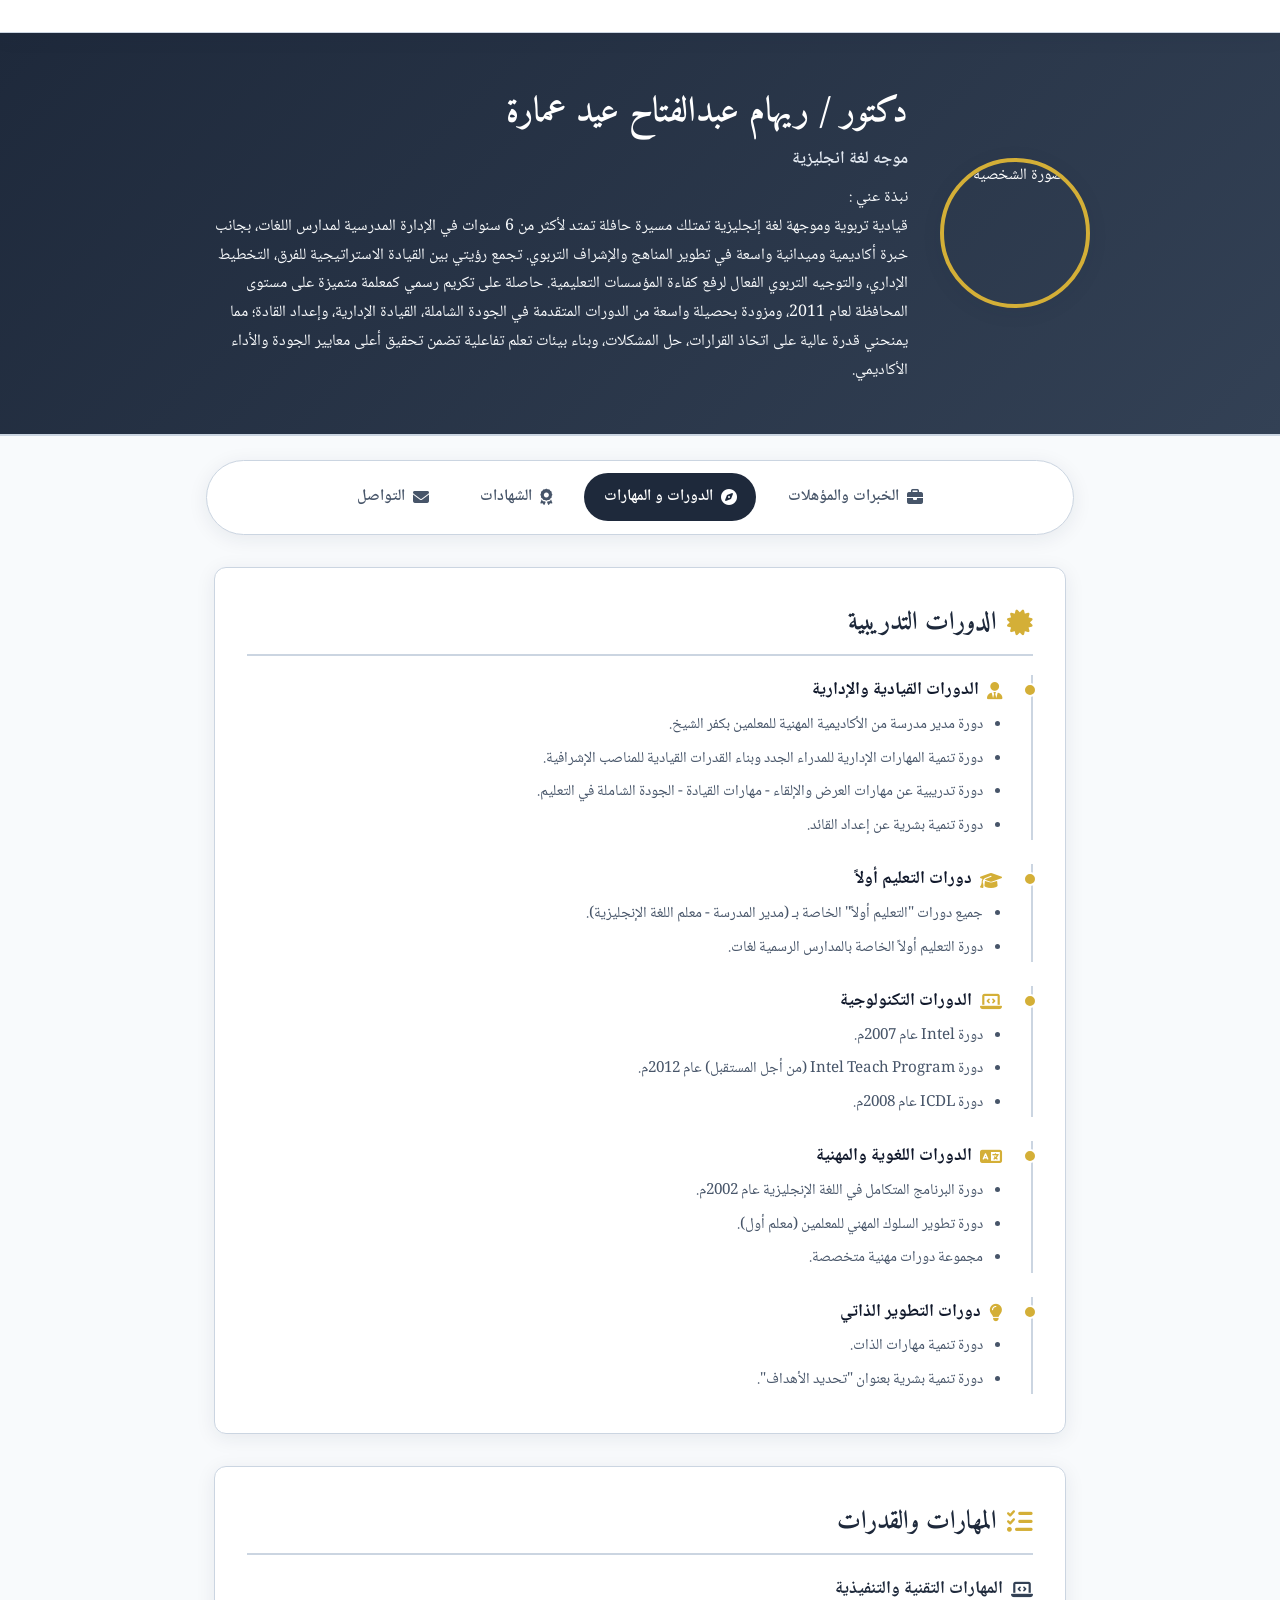
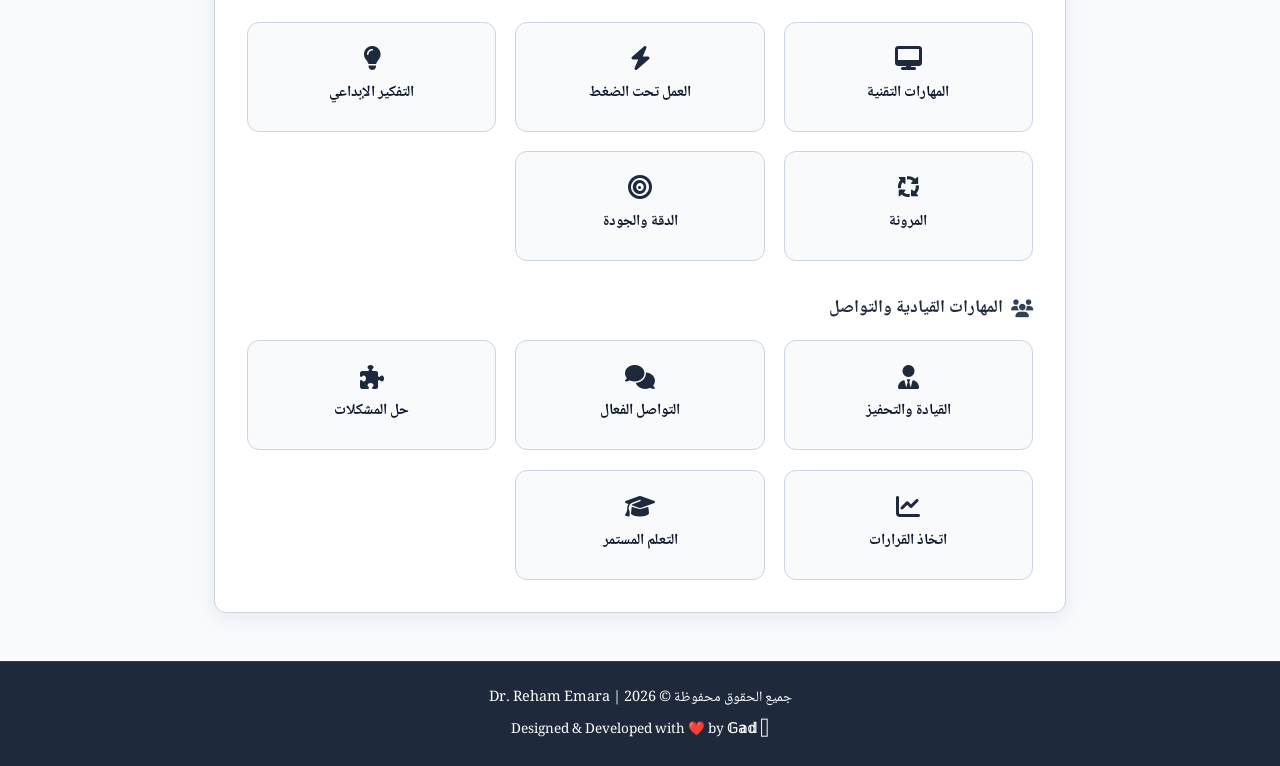
==== index.html @ 8060e6bb "Add files via upload" ====
<!DOCTYPE html>
<html lang="ar" dir="rtl">
<head>
    <meta charset="UTF-8">
    <meta name="viewport" content="width=device-width, initial-scale=1.0">
    <title>السيرة الذاتية | الدورات والمهارات</title>
    <link href="https://fonts.googleapis.com/css2?family=Amiri:wght@400;700&family=Noto+Naskh+Arabic:wght@400;600;700&display=swap" rel="stylesheet">
    <link rel="stylesheet" href="https://cdnjs.cloudflare.com/ajax/libs/font-awesome/6.4.0/css/all.min.css">
    <link rel="stylesheet" href="style.css">
</head>
<body>

    <nav class="navbar" id="navbar-component"></nav>
    <header class="hero" id="hero-component"></header>
    <div class="page-nav-wrapper" id="page-nav-component" data-active="index"></div>

    <main class="main-content">
        <!-- 1. قسم الدورات التدريبية (بنظام المسار المهني) -->
        <div class="content-card animate-from-bottom">
            <h2 class="section-title"><i class="fa-solid fa-certificate"></i> الدورات التدريبية</h2>
            
            <ul class="timeline">
                <!-- الدورات القيادية والإدارية -->
                <li class="timeline-item">
                    <div class="timeline-content">
                        <h3><i class="fa-solid fa-user-tie"></i> الدورات القيادية والإدارية</h3>
                        <ul class="timeline-sublist">
                            <li>دورة مدير مدرسة من الأكاديمية المهنية للمعلمين بكفر الشيخ.</li>
                            <li>دورة تنمية المهارات الإدارية للمدراء الجدد وبناء القدرات القيادية للمناصب الإشرافية.</li>
                            <li>دورة تدريبية عن مهارات العرض والإلقاء - مهارات القيادة - الجودة الشاملة في التعليم.</li>
                            <li>دورة تنمية بشرية عن إعداد القائد.</li>
                        </ul>
                    </div>
                </li>

                <!-- دورات التعليم أولاً -->
                <li class="timeline-item">
                    <div class="timeline-content">
                        <h3><i class="fa-solid fa-graduation-cap"></i> دورات التعليم أولاً</h3>
                        <ul class="timeline-sublist">
                            <li>جميع دورات "التعليم أولاً" الخاصة بـ (مدير المدرسة - معلم اللغة الإنجليزية).</li>
                            <li>دورة التعليم أولاً الخاصة بالمدارس الرسمية لغات.</li>
                        </ul>
                    </div>
                </li>

                <!-- الدورات التكنولوجية -->
                <li class="timeline-item">
                    <div class="timeline-content">
                        <h3><i class="fa-solid fa-laptop-code"></i> الدورات التكنولوجية</h3>
                        <ul class="timeline-sublist">
                            <li>دورة Intel عام 2007م.</li>
                            <li>دورة Intel Teach Program (من أجل المستقبل) عام 2012م.</li>
                            <li>دورة ICDL عام 2008م.</li>
                        </ul>
                    </div>
                </li>

                <!-- الدورات اللغوية والمهنية -->
                <li class="timeline-item">
                    <div class="timeline-content">
                        <h3><i class="fa-solid fa-language"></i> الدورات اللغوية والمهنية</h3>
                        <ul class="timeline-sublist">
                            <li>دورة البرنامج المتكامل في اللغة الإنجليزية عام 2002م.</li>
                            <li>دورة تطوير السلوك المهني للمعلمين (معلم أول).</li>
                            <li>مجموعة دورات مهنية متخصصة.</li>
                        </ul>
                    </div>
                </li>

                <!-- دورات التطوير الذاتي -->
                <li class="timeline-item">
                    <div class="timeline-content">
                        <h3><i class="fa-solid fa-lightbulb"></i> دورات التطوير الذاتي</h3>
                        <ul class="timeline-sublist">
                            <li>دورة تنمية مهارات الذات.</li>
                            <li>دورة تنمية بشرية بعنوان "تحديد الأهداف".</li>
                        </ul>
                    </div>
                </li>
            </ul>
        </div>

        <!-- 2. قسم المهارات والقدرات -->
        <div class="content-card animate-from-bottom" style="margin-top: 2rem;">
            <h2 class="section-title"><i class="fa-solid fa-list-check"></i> المهارات والقدرات</h2>
            
            <h4 class="sub-category-title"><i class="fa-solid fa-laptop-code"></i> المهارات التقنية والتنفيذية</h4>
            <div class="interactive-skills-grid">
                
                <div class="skill-interactive-card">
                    <div class="card-header-state">
                        <i class="fa-solid fa-desktop"></i>
                        <span>المهارات التقنية</span>
                    </div>
                    <div class="card-hover-state">
                        <p>إجادة استخدام نظام التشغيل وحزمة Microsoft Office (Word, Excel, PowerPoint).</p>
                    </div>
                </div>

                <div class="skill-interactive-card">
                    <div class="card-header-state">
                        <i class="fa-solid fa-bolt"></i>
                        <span>العمل تحت الضغط</span>
                    </div>
                    <div class="card-hover-state">
                        <p>التكيف مع البيئة سريعة التغير والقدرة على التعامل والعمل تحت ضغط.</p>
                    </div>
                </div>

                <div class="skill-interactive-card">
                    <div class="card-header-state">
                        <i class="fa-solid fa-lightbulb"></i>
                        <span>التفكير الإبداعي</span>
                    </div>
                    <div class="card-hover-state">
                        <p>القدرة على التفكير الخلاق وابتكار حلول جديدة للتحديات المختلفة وتحسين العمليات والإجراءات.</p>
                    </div>
                </div>

                <div class="skill-interactive-card">
                    <div class="card-header-state">
                        <i class="fa-solid fa-arrows-spin"></i>
                        <span>المرونة</span>
                    </div>
                    <div class="card-hover-state">
                        <p>القدرة على التكيف مع التغييرات والمواقف المختلفة بروح من المرونة والتقبل.</p>
                    </div>
                </div>

                <div class="skill-interactive-card">
                    <div class="card-header-state">
                        <i class="fa-solid fa-bullseye"></i>
                        <span>الدقة والجودة</span>
                    </div>
                    <div class="card-hover-state">
                        <p>التركيز العالي على التفاصيل لضمان جودة الخدمة والأداء المقدم.</p>
                    </div>
                </div>

            </div>

            <h4 class="sub-category-title" style="margin-top: 2rem;"><i class="fa-solid fa-users"></i> المهارات القيادية والتواصل</h4>
            <div class="interactive-skills-grid">
                
                <div class="skill-interactive-card">
                    <div class="card-header-state">
                        <i class="fa-solid fa-user-tie"></i>
                        <span>القيادة والتحفيز</span>
                    </div>
                    <div class="card-hover-state">
                        <p>القدرة على قيادة الفرق وتحفيزها لتحقيق النتائج المتميزة.</p>
                    </div>
                </div>

                <div class="skill-interactive-card">
                    <div class="card-header-state">
                        <i class="fa-solid fa-comments"></i>
                        <span>التواصل الفعال</span>
                    </div>
                    <div class="card-hover-state">
                        <p>مهارات تواصل ممتازة تمكّن من التفاعل بإيجابية مع الفريق والعمل الجماعي.</p>
                    </div>
                </div>

                <div class="skill-interactive-card">
                    <div class="card-header-state">
                        <i class="fa-solid fa-puzzle-piece"></i>
                        <span>حل المشكلات</span>
                    </div>
                    <div class="card-hover-state">
                        <p>القدرة على تحليل المشكلات ووضع استراتيجيات فعالة لحلها.</p>
                    </div>
                </div>

                <div class="skill-interactive-card">
                    <div class="card-header-state">
                        <i class="fa-solid fa-chart-line"></i>
                        <span>اتخاذ القرارات</span>
                    </div>
                    <div class="card-hover-state">
                        <p>القدرة على تحديد وتوجيه الفريق وتحمل المسؤولية لاتخاذ القرارات.</p>
                    </div>
                </div>

                <div class="skill-interactive-card">
                    <div class="card-header-state">
                        <i class="fa-solid fa-graduation-cap"></i>
                        <span>التعلم المستمر</span>
                    </div>
                    <div class="card-hover-state">
                        <p>حب التعلم والشغف الفضولي في اكتساب مهارات جديدة دائماً.</p>
                    </div>
                </div>

            </div>
        </div>
    </main>
    <button id="scrollTopBtn" aria-label="الرجوع للأعلى"><i class="fa-solid fa-arrow-up"></i></button>
    <footer id="footer-component"></footer>

    <script src="components.js"></script>
    <script src="main.js"></script>
</body>
</html>
---- style.css ----
:root {
    /* الألوان الرئيسية (كحلي فاخر مع ذهبي دافئ) */
    --primary-dark: #1E293B;     /* كحلي ملكي داكن - للهيدر والفوتر والعناوين */
    --primary-navy: #334155;     /* كحلي متوسط - للأزرار والبطاقات */
    
    /* خلفيات رمادية دافئة ونقية */
    --bg-lavender-main: #F8FAFC; /* خلفية الموقع الأساسية */
    --card-lavender: #FFFFFF;    /* خلفية الكروت (أبيض صافي) */
    --hover-lavender: #F1F5F9;   /* درجة الهوفر الناعمة */
    
    /* لمسات دافئة وفخمة */
    --accent-pink: #FEF3C7;      /* ذهبي فاتح جداً للتبويبات */
    --accent-border: #CBD5E1;    /* حدود رمادية ناعمة */
    --accent-gold: #D4AF37;      /* ذهبي دافئ للأيقونات للنقاط المفصلية */
    
    /* ألوان النصوص والظلال */
    --text-dark: #0F172A;        /* خط داكن جداً وواضح وقابل للقراءة */
    --text-muted: #475569;       /* خط فرعي هادئ */
    --text-light-lavender: #F8FAFC;
    --shadow-soft: 0 4px 20px rgba(30, 41, 59, 0.08);
    
    /* الخطوط */
    --font-heading: 'Amiri', serif;
    --font-body: 'Noto Naskh Arabic', serif;
}

* { box-sizing: border-box; margin: 0; padding: 0; }
body { font-family: var(--font-body); background-color: var(--bg-lavender-main); color: var(--text-dark); line-height: 1.8; direction: rtl; overflow-x: hidden; }

/* Navbar */
.navbar { background: var(--card-lavender); border-bottom: 1px solid var(--accent-border); position: sticky; top: 0; z-index: 100; box-shadow: var(--shadow-soft); }
.nav-container { max-width: 1000px; margin: 0 auto; display: flex; justify-content: space-between; align-items: center; padding: 1rem 1.5rem; }
.nav-logo { font-family: var(--font-heading); font-size: 1.3rem; font-weight: bold; color: var(--primary-dark); }
.nav-links { display: flex; gap: 1.2rem; list-style: none; }
.nav-links a { text-decoration: none; color: var(--text-muted); font-weight: 600; padding: 0.4rem 0.8rem; border-radius: 6px; transition: all 0.3s ease; }
.nav-links a:hover, .nav-links a.active { color: var(--primary-dark); background: var(--hover-lavender); }

/* Hero Section */
.hero { background: linear-gradient(135deg, var(--primary-dark) 0%, var(--primary-navy) 100%); padding: 3rem 1.5rem; border-bottom: 2px solid var(--accent-border); color: #FFFFFF; }
.hero-container { max-width: 900px; margin: 0 auto; display: flex; align-items: center; gap: 2rem; }
.profile-img { width: 150px; height: 150px; border-radius: 50%; border: 4px solid var(--accent-gold); box-shadow: var(--shadow-soft); object-fit: cover; flex-shrink: 0; }
.hero-text h1 { font-family: var(--font-heading); font-size: 2.2rem; color: #FFFFFF; }
.hero-subtitle { font-weight: 600; color: #E2E8F0; font-size: 1.1rem; margin-bottom: 0.5rem; }
.hero-text p { color: var(--text-light-lavender); }

/* Navigation Sub-Menu */
.page-nav-wrapper { max-width: 900px; margin: 1.5rem auto 0; padding: 0 1rem; }
.page-nav { display: flex; justify-content: center; gap: 0.8rem; flex-wrap: wrap; background: var(--card-lavender); padding: 0.8rem; border-radius: 50px; box-shadow: var(--shadow-soft); border: 1px solid var(--accent-border); }
.page-btn { text-decoration: none; color: var(--text-muted); padding: 0.6rem 1.2rem; border-radius: 30px; font-weight: 600; display: flex; align-items: center; gap: 0.5rem; transition: all 0.3s ease; }
.page-btn:hover { color: var(--primary-dark); background: var(--hover-lavender); }
.page-btn.active { background: var(--primary-dark); color: #FFF; }

/* Main Content Body */
.main-content { max-width: 900px; margin: 2rem auto 3rem; padding: 0 1.5rem; }
.content-card { background: var(--card-lavender); border-radius: 12px; padding: 2rem; box-shadow: var(--shadow-soft); border: 1px solid var(--accent-border); }
.section-title { font-family: var(--font-heading); font-size: 1.6rem; color: var(--primary-dark); margin-bottom: 1.2rem; border-bottom: 2px solid var(--accent-border); padding-bottom: 0.5rem; display: flex; align-items: center; gap: 0.6rem; }
.section-title i { color: var(--accent-gold); }

.sub-category-title { font-size: 1.1rem; color: var(--primary-dark); margin-bottom: 1rem; font-weight: 700; display: flex; align-items: center; gap: 0.5rem; }
.sub-category-title i { color: var(--primary-navy); }

/* Timeline (المسار المهني - موحد للخبرات والدورات والمسار) */
.timeline { list-style: none; padding: 0; margin-top: 1rem; position: relative; }
.timeline-item { position: relative; padding-right: 1.8rem; border-right: 2px solid var(--accent-border); margin-bottom: 1.5rem; }
.timeline-item:last-child { margin-bottom: 0; }
.timeline-item::before { content: ''; position: absolute; right: -6px; top: 8px; width: 10px; height: 10px; border-radius: 50%; background: var(--accent-gold); border: 2px solid var(--card-lavender); }

.timeline-date { font-weight: 700; color: var(--primary-dark); font-size: 0.95rem; margin-bottom: 0.2rem; }
.timeline-content h3 { font-size: 1.1rem; color: var(--text-dark); margin-bottom: 0.3rem; display: flex; align-items: center; gap: 0.5rem; }
.timeline-content h3 i { color: var(--accent-gold); }
.timeline-content p { color: var(--text-muted); font-size: 0.95rem; line-height: 1.6; }

.timeline-sublist { list-style: disc; margin-right: 1.2rem; color: var(--text-muted); font-size: 0.95rem; }
.timeline-sublist li { margin-bottom: 0.4rem; }

/* Cards Grid - المؤهلات */
.cards-grid { display: grid; grid-template-columns: repeat(auto-fit, minmax(220px, 1fr)); gap: 1.2rem; margin-top: 1rem; }
.info-card { background: var(--bg-lavender-main); border: 1px solid var(--accent-border); padding: 1.2rem; border-radius: 10px; transition: all 0.3s ease; }
.info-card:hover { border-color: var(--primary-dark); transform: translateY(-3px); box-shadow: var(--shadow-soft); }
.card-icon { font-size: 1.8rem; color: var(--accent-gold); margin-bottom: 0.6rem; display: block; }
.info-card h4 { color: var(--primary-dark); font-size: 1.1rem; margin-bottom: 0.4rem; }
.info-card p { color: var(--text-muted); font-size: 0.9rem; }

/* Interactive Skills Grid */
.interactive-skills-grid { display: grid; grid-template-columns: repeat(auto-fit, minmax(200px, 1fr)); gap: 1.2rem; margin-top: 0.8rem; }
.skill-interactive-card { position: relative; background-color: var(--bg-lavender-main); border: 1px solid var(--accent-border); border-radius: 12px; padding: 1.2rem; min-height: 110px; display: flex; align-items: center; justify-content: center; overflow: hidden; cursor: pointer; transition: all 0.3s ease; }
.card-header-state { display: flex; flex-direction: column; align-items: center; gap: 0.6rem; text-align: center; transition: all 0.3s ease; }
.card-header-state i { font-size: 1.5rem; color: var(--primary-dark); }
.card-header-state span { font-weight: 700; font-size: 0.95rem; color: var(--text-dark); }

.card-hover-state { position: absolute; inset: 0; background-color: var(--primary-dark); padding: 1rem; display: flex; align-items: center; justify-content: center; opacity: 0; visibility: hidden; transition: all 0.3s ease; }
.card-hover-state p { color: #ffffff; font-size: 0.85rem; line-height: 1.5; text-align: center; margin: 0; font-weight: 500; }

.skill-interactive-card:hover { border-color: var(--primary-dark); box-shadow: var(--shadow-soft); transform: translateY(-3px); }
.skill-interactive-card:hover .card-header-state { opacity: 0; }
.skill-interactive-card:hover .card-hover-state { opacity: 1; visibility: visible; }

/* Contact Page Styling */
.contact-grid { display: grid; grid-template-columns: repeat(auto-fit, minmax(220px, 1fr)); gap: 1.2rem; }
.contact-item { display: flex; align-items: center; gap: 1rem; padding: 1rem 1.2rem; background: var(--bg-lavender-main); border: 1px solid var(--accent-border); border-radius: 10px; text-decoration: none; color: var(--text-dark); font-weight: 600; font-size: 1.05rem; transition: all 0.3s ease; }
.contact-item i { font-size: 1.4rem; color: var(--accent-gold); width: 25px; text-align: center; transition: transform 0.3s ease; }
.contact-item:hover { background: var(--hover-lavender); border-color: var(--primary-dark); transform: translateY(-3px); box-shadow: var(--shadow-soft); }

/* Footer */
footer { background: var(--primary-dark); color: #FFF; text-align: center; padding: 1.5rem; font-size: 0.9rem; margin-top: 3rem; border-top: 1px solid var(--primary-navy); }

/* Animations */
.animate-from-bottom { animation: slideFromBottom 0.8s cubic-bezier(0.25, 1, 0.5, 1) forwards; }
@keyframes slideFromBottom { from { opacity: 0; transform: translateY(30px); } to { opacity: 1; transform: translateY(0); } }

@media (max-width: 768px) { .hero-container { flex-direction: column; text-align: center; } }

/* Scroll Animation - حركي ومبين المحتوى خفيف من الأول */
.scroll-reveal {
    opacity: 0.3; /* المحتوى باين خفيف جداً من الأول عشان المكان ما يبانش فاضي */
    transform: translateY(40px);
}

/* الكلاس اللي بيتفعل مع الاسكرول وبيشغل حركة الأنيميشن */
.scroll-reveal.visible {
    animation: slideUpAnimation 0.8s cubic-bezier(0.25, 1, 0.5, 1) forwards;
}

@keyframes slideUpAnimation {
    from {
        opacity: 0.3;
        transform: translateY(40px);
    }
    to {
        opacity: 1;
        transform: translateY(0);
    }
}

/* ==========================================
   Certificates Grid & Card Styling
   ========================================== */
.certs-grid {
    display: grid;
    grid-template-columns: repeat(auto-fill, minmax(260px, 1fr));
    gap: 1.5rem;
    margin-top: 1.5rem;
}

.cert-card {
    background: var(--card-lavender);
    border: 1px solid var(--accent-border);
    border-radius: 12px;
    padding: 1rem;
    display: flex;
    flex-direction: column;
    align-items: center;
    position: relative;
    transition: all 0.3s ease;
    box-shadow: var(--shadow-soft);
}

.cert-card:hover {
    border-color: var(--primary-dark);
    transform: translateY(-4px);
    box-shadow: 0 8px 25px rgba(30, 41, 59, 0.12);
}

.cert-img-wrapper {
    width: 100%;
    height: fixed;
    border-radius: 8px;
    overflow: hidden;
    background-color: var(--bg-lavender-main);
    border: 1px solid var(--accent-border);
    margin-bottom: 0.8rem;
    display: flex;
    align-items: center;
    justify-content: center;
}

.cert-img {
    width: 100%;
    height: 100%;
    object-fit: cover;
    transition: transform 0.4s ease;
}

.cert-card:hover .cert-img {
    transform: scale(1.05);
}

.cert-number {
    position: absolute;
    top: 1.5rem;
    right: 1.5rem;
    background: var(--primary-dark);
    color: var(--accent-gold);
    font-weight: 700;
    font-size: 0.85rem;
    width: 28px;
    height: 28px;
    border-radius: 50%;
    display: flex;
    align-items: center;
    justify-content: center;
    box-shadow: 0 2px 8px rgba(0,0,0,0.2);
    z-index: 2;
}

.cert-card h4 {
    color: var(--primary-dark);
    font-size: 1rem;
    font-weight: 700;
    text-align: center;
    margin-top: 0.2rem;
}

/* ==========================================
   Image Lightbox / Preview Styling
   ========================================== */
.cert-img-wrapper {
    cursor: pointer; /* تغيير شكل الماوس لتوضيح أنها قابلة للنقر/المعاينة */
}

/* النافذة المنبثقة للتكبير */
.img-modal {
    display: none;
    position: fixed;
    z-index: 1000;
    inset: 0;
    background-color: rgba(15, 23, 42, 0.85); /* خلفية داكنة برقم الكحلي */
    backdrop-filter: blur(5px);
    justify-content: center;
    align-items: center;
    opacity: 0;
    transition: opacity 0.3s ease;
}

.img-modal.active {
    display: flex;
    opacity: 1;
}

.img-modal-content {
    max-width: 85%;
    max-height: 85vh;
    border-radius: 10px;
    box-shadow: 0 10px 30px rgba(0,0,0,0.5);
    border: 2px solid var(--accent-gold);
    transform: scale(0.8);
    transition: transform 0.3s ease;
}

.img-modal.active .img-modal-content {
    transform: scale(1);
}

.img-modal-close {
    position: absolute;
    top: 20px;
    left: 30px;
    color: #fff;
    font-size: 2rem;
    cursor: pointer;
    transition: color 0.2s;
}

.img-modal-close:hover {
    color: var(--accent-gold);
}

/* تحسينات الشاشات الصغيرة والموبايل */
@media (max-width: 768px) {
    /* ضبط الهيدر وصورة دكتورة ريهام */
    .hero-container {
        flex-direction: column;
        text-align: center;
        gap: 1.2rem;
    }

    .profile-img {
        width: 120px;
        height: 120px;
    }

    .hero-text h1 {
        font-size: 1.8rem;
    }

    .hero-subtitle {
        font-size: 1rem;
    }

    /* تحسين أزرار الناف بار الفرعي لتنساب بمرونة */
    .page-nav-wrapper {
        padding: 0 0.5rem;
    }

    .page-nav {
        gap: 0.5rem;
        padding: 0.5rem;
        border-radius: 20px; /* تقليل التدوير ليتناسب مع التوزيع العمودي/المرن */
    }

    .page-btn {
        padding: 0.5rem 0.8rem;
        font-size: 0.85rem;
        flex: 1 1 calc(50% - 0.5rem); /* يقسم الأزرار لكارتين في كل صف بشكل منظم */
        justify-content: center;
    }

    /* شبكة الشهادات على الموبايل */
    .certs-grid {
        grid-template-columns: repeat(auto-fill, minmax(140px, 1fr));
        gap: 0.8rem;
    }

    .cert-img-wrapper {
        height: fixed;
    }
}

#scrollTopBtn {
    position: fixed;
    bottom: 25px;
    left: 25px;
    width: 45px;
    height: 45px;
    border-radius: 50%;
    background-color: #1a2a3a; /* لون موقعك الرئيسي */
    color: #ffffff;
    border: none;
    cursor: pointer;
    display: none;
    align-items: center;
    justify-content: center;
    box-shadow: 0 4px 12px rgba(0,0,0,0.2);
    z-index: 999;
}
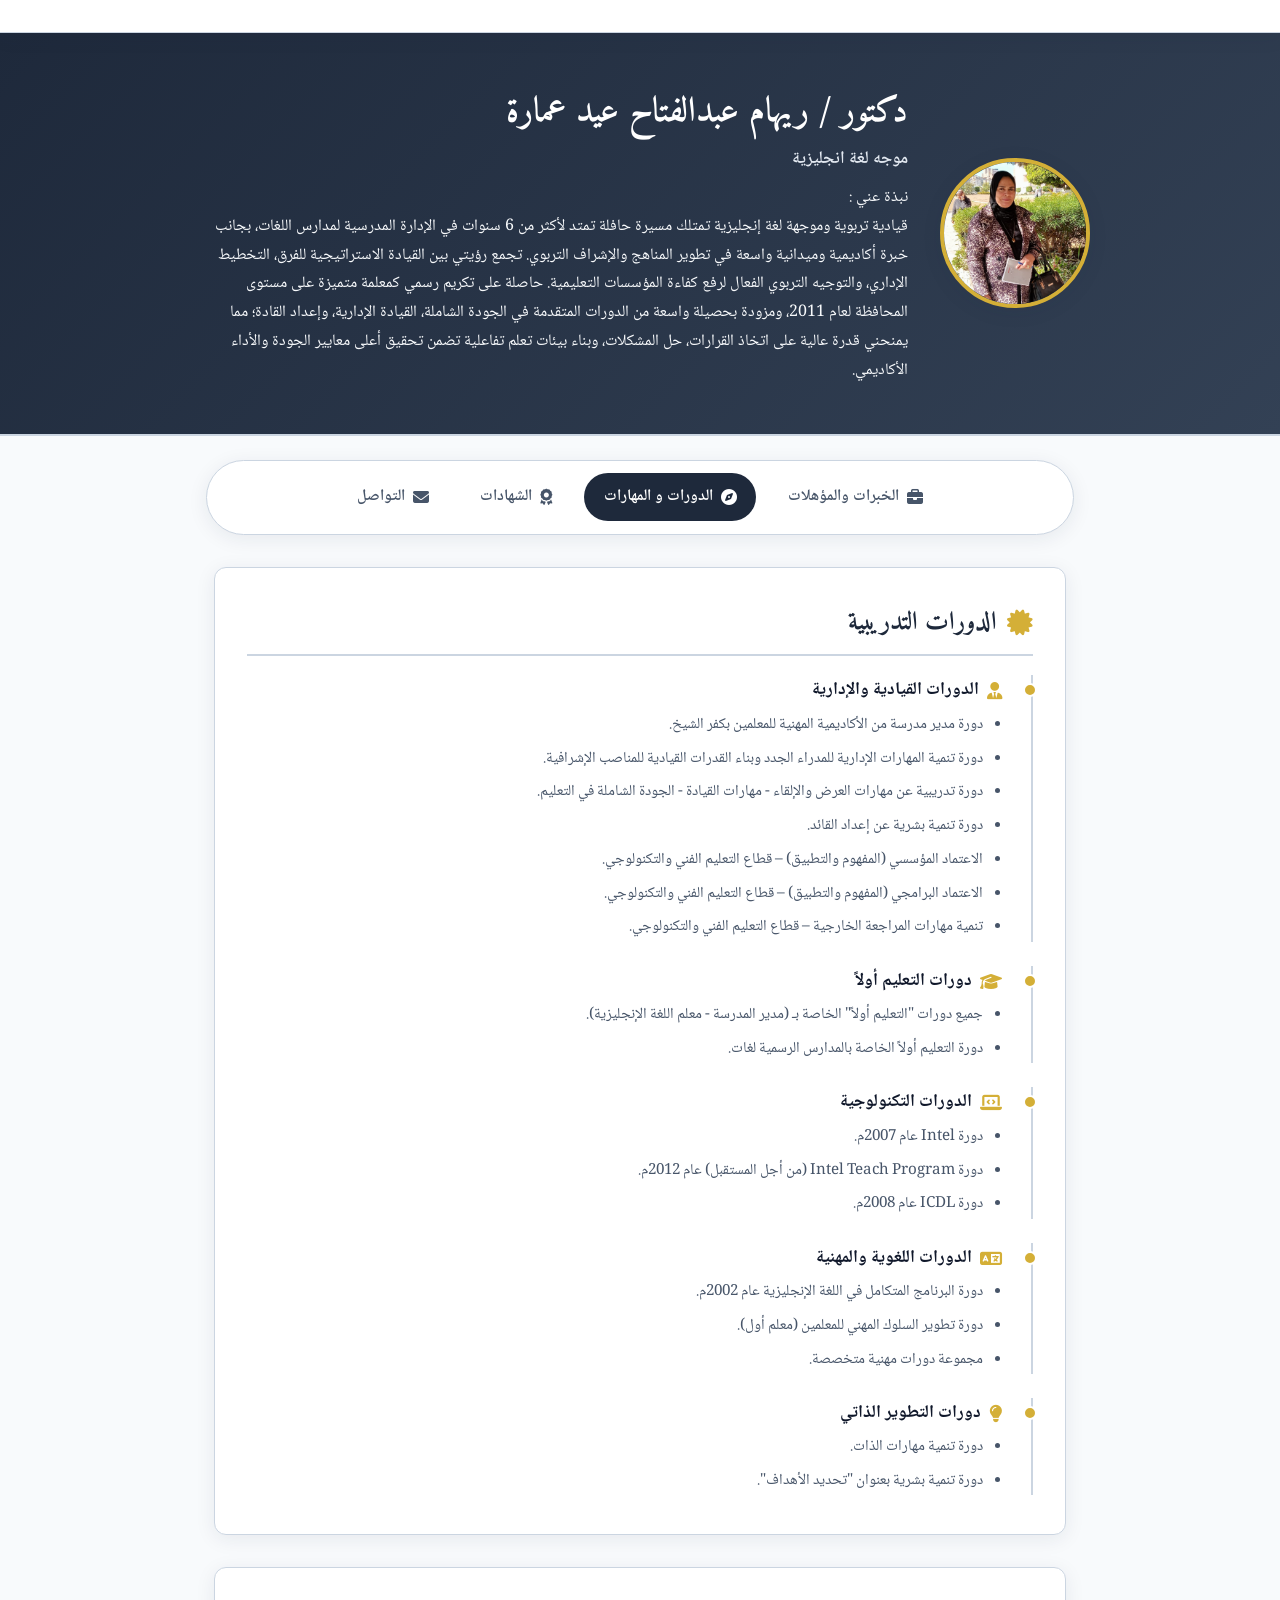
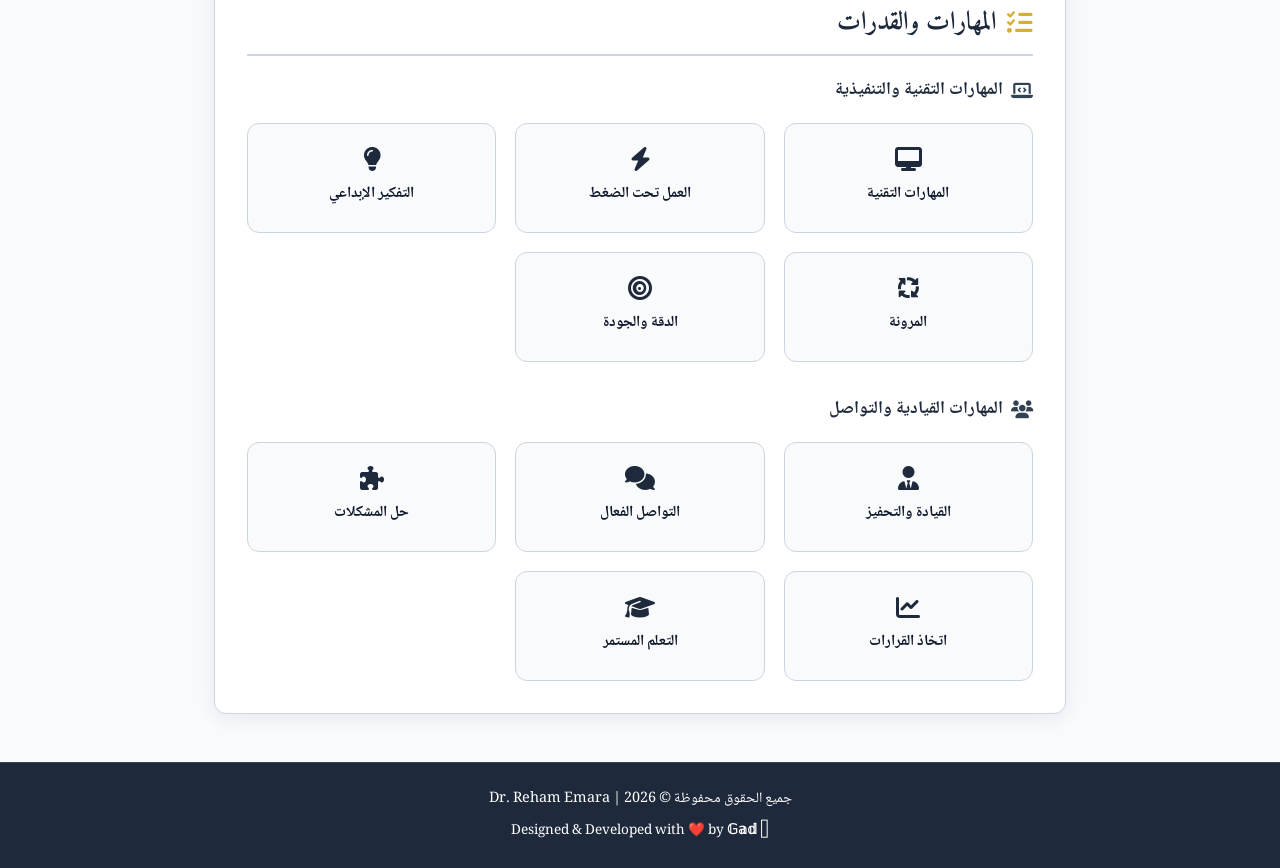
==== commit a615cd39: "Update index.html" ====
--- a/index.html
+++ b/index.html
@@ -29,6 +29,9 @@
                             <li>دورة تنمية المهارات الإدارية للمدراء الجدد وبناء القدرات القيادية للمناصب الإشرافية.</li>
                             <li>دورة تدريبية عن مهارات العرض والإلقاء - مهارات القيادة - الجودة الشاملة في التعليم.</li>
                             <li>دورة تنمية بشرية عن إعداد القائد.</li>
+                            <li>الاعتماد المؤسسي (المفهوم والتطبيق) – قطاع التعليم الفني والتكنولوجي.</li>
+                            <li>الاعتماد البرامجي (المفهوم والتطبيق) – قطاع التعليم الفني والتكنولوجي.</li>
+                            <li>تنمية مهارات المراجعة الخارجية – قطاع التعليم الفني والتكنولوجي.</li>
                         </ul>
                     </div>
                 </li>
@@ -202,4 +205,4 @@
     <script src="components.js"></script>
     <script src="main.js"></script>
 </body>
-</html>+</html>
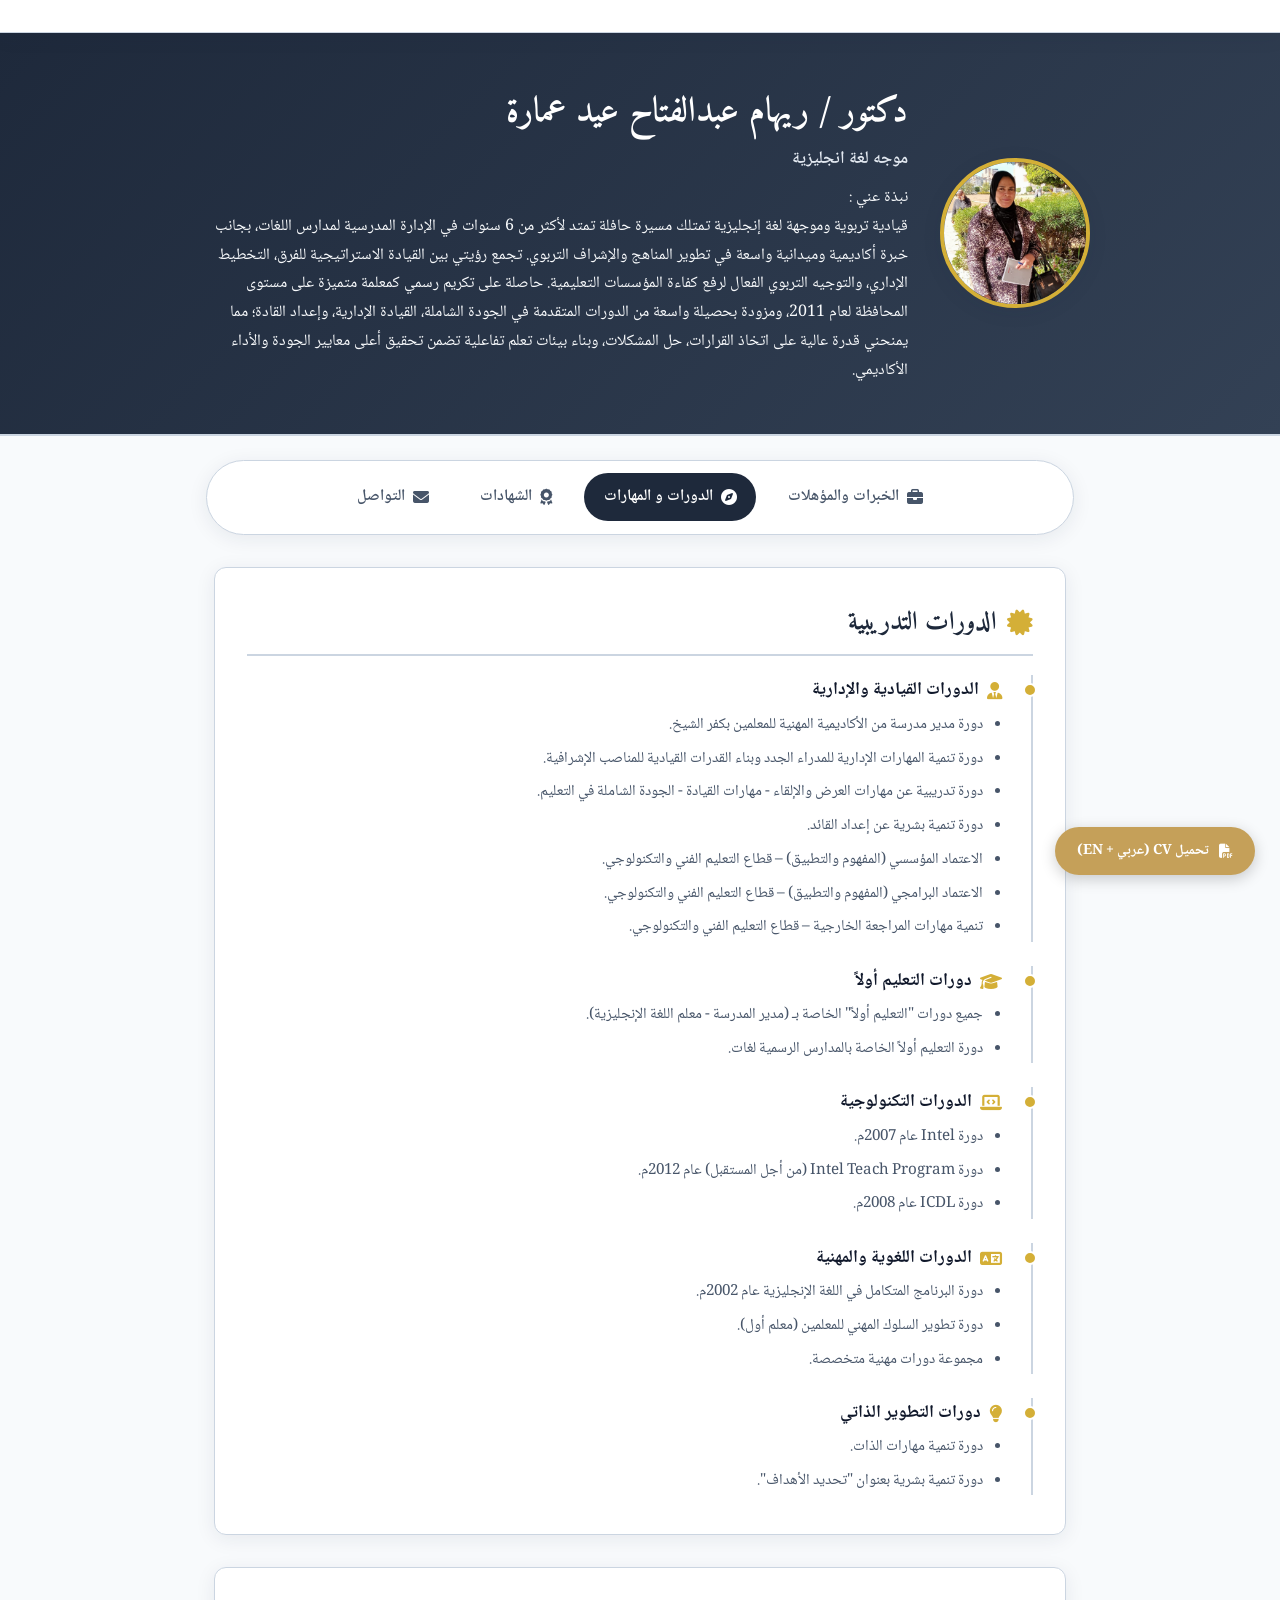
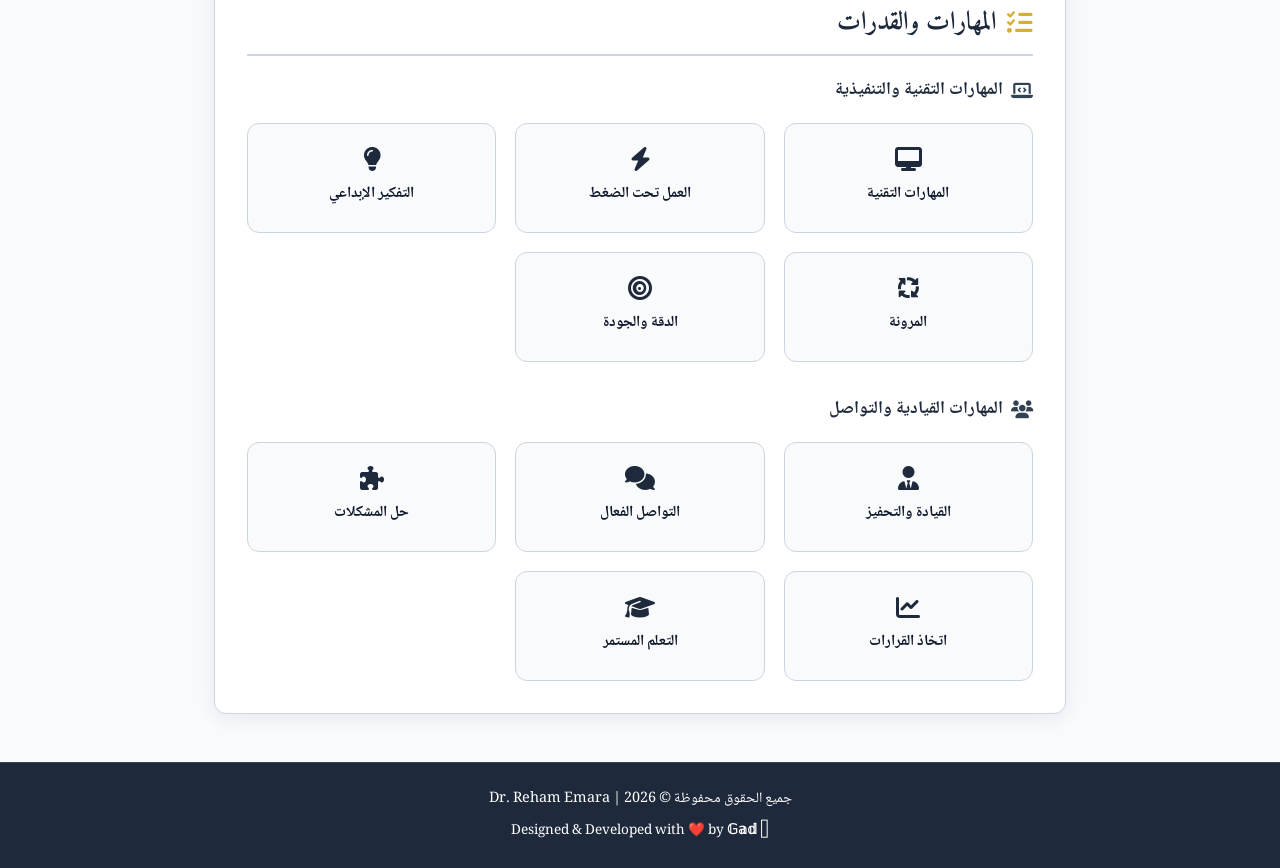
==== commit 2c53a38f: "Add files via upload" ====
--- a/index.html
+++ b/index.html
@@ -199,10 +199,15 @@
             </div>
         </div>
     </main>
+    <!-- زرار تحميل السيرة الذاتية (عربي + إنجليزي) -->
+<button onclick="downloadBothCVs()" id="downloadCvBtn" class="floating-cv-btn" aria-label="تحميل السيرة الذاتية">
+    <i class="fa-solid fa-file-pdf"></i>
+    <span>تحميل CV (عربي + EN)</span>
+</button>
     <button id="scrollTopBtn" aria-label="الرجوع للأعلى"><i class="fa-solid fa-arrow-up"></i></button>
     <footer id="footer-component"></footer>
 
     <script src="components.js"></script>
     <script src="main.js"></script>
 </body>
-</html>
+</html>
--- a/style.css
+++ b/style.css
@@ -323,7 +323,7 @@
     width: 45px;
     height: 45px;
     border-radius: 50%;
-    background-color: #1a2a3a; /* لون موقعك الرئيسي */
+    background-color:  #c5a059; /* لون موقعك الرئيسي */
     color: #ffffff;
     border: none;
     cursor: pointer;
@@ -332,4 +332,43 @@
     justify-content: center;
     box-shadow: 0 4px 12px rgba(0,0,0,0.2);
     z-index: 999;
+}
+
+.floating-cv-btn {
+    position: fixed;
+    bottom: 25px;
+    right: 25px;
+    background-color: #c5a059;
+    color: #ffffff;
+    padding: 12px 22px;
+    border-radius: 30px;
+    border: none;
+    cursor: pointer;
+    display: flex;
+    align-items: center;
+    gap: 10px;
+    font-weight: bold;
+    font-size: 14px;
+    font-family: inherit;
+    box-shadow: 0 4px 15px rgba(0, 0, 0, 0.2);
+    z-index: 999;
+    transition: all 0.3s ease;
+}
+
+.floating-cv-btn:hover {
+    transform: translateY(-3px);
+    background-color: #b08d48;
+    box-shadow: 0 6px 20px rgba(0, 0, 0, 0.25);
+}
+
+@media (max-width: 600px) {
+    .floating-cv-btn span {
+        display: none;
+    }
+    .floating-cv-btn {
+        padding: 12px;
+        border-radius: 50%;
+        bottom: 20px;
+        right: 20px;
+    }
 }
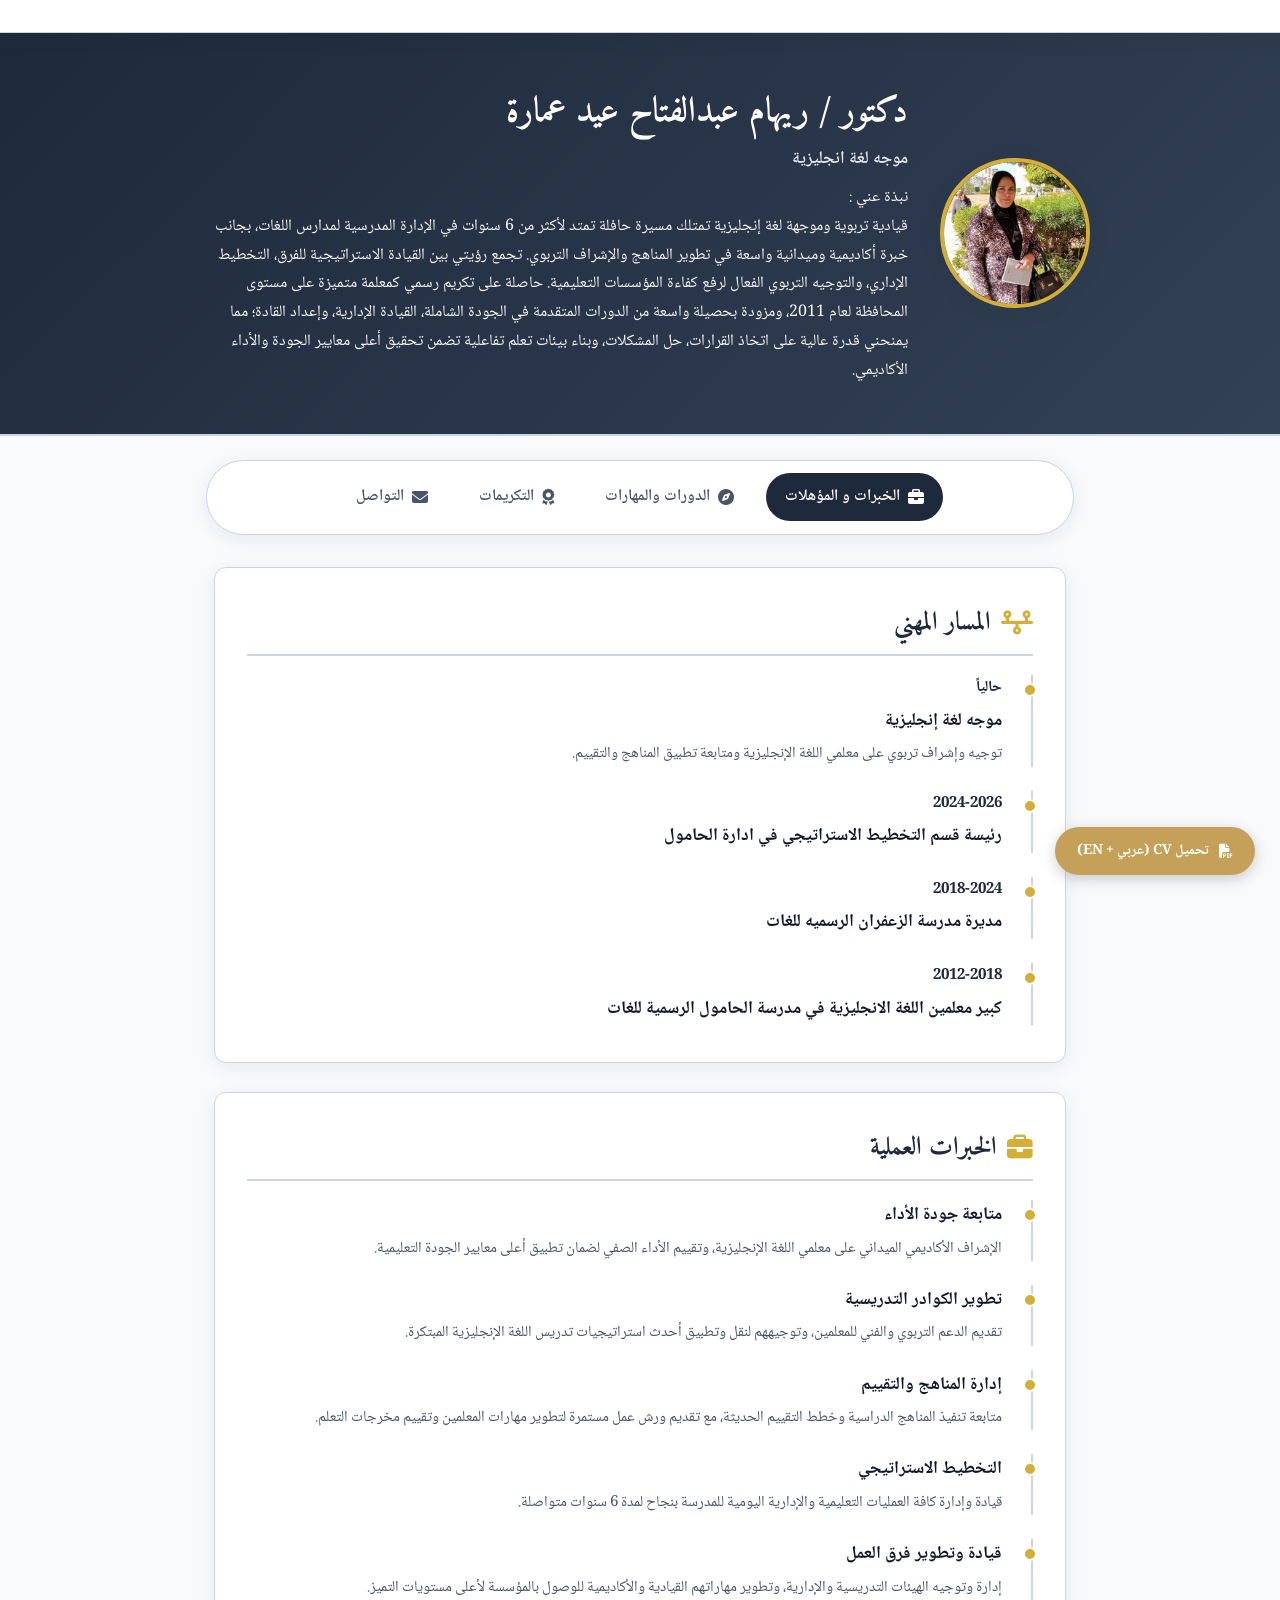
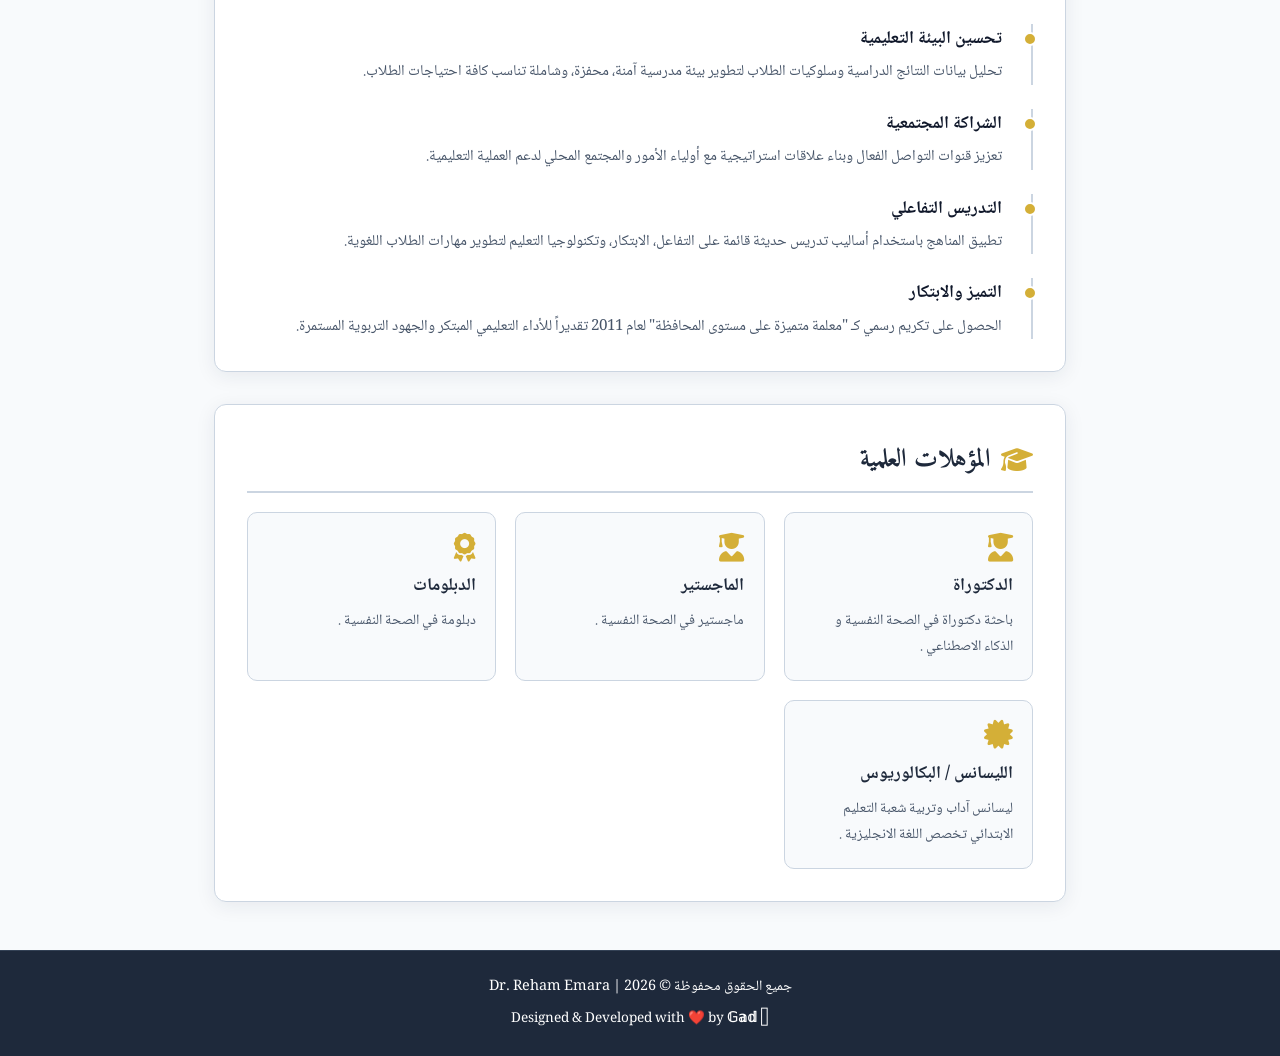
==== commit f17307a5: "Add files via upload" ====
--- a/index.html
+++ b/index.html
@@ -1,9 +1,10 @@
+
 <!DOCTYPE html>
 <html lang="ar" dir="rtl">
 <head>
     <meta charset="UTF-8">
     <meta name="viewport" content="width=device-width, initial-scale=1.0">
-    <title>السيرة الذاتية | الدورات والمهارات</title>
+    <title>السيرة الذاتية | الخبرات والمؤهلات العلمية</title>
     <link href="https://fonts.googleapis.com/css2?family=Amiri:wght@400;700&family=Noto+Naskh+Arabic:wght@400;600;700&display=swap" rel="stylesheet">
     <link rel="stylesheet" href="https://cdnjs.cloudflare.com/ajax/libs/font-awesome/6.4.0/css/all.min.css">
     <link rel="stylesheet" href="style.css">
@@ -14,190 +15,140 @@
     <header class="hero" id="hero-component"></header>
     <div class="page-nav-wrapper" id="page-nav-component" data-active="index"></div>
 
-    <main class="main-content">
-        <!-- 1. قسم الدورات التدريبية (بنظام المسار المهني) -->
-        <div class="content-card animate-from-bottom">
-            <h2 class="section-title"><i class="fa-solid fa-certificate"></i> الدورات التدريبية</h2>
-            
+    <main class="main-content" id="main-content">
+         <!-- 1. قسم المسار المهني (Timeline بـ 4 أماكن) -->
+        <div class="content-card animate-from-bottom" style="margin-top: 2rem;">
+            <h2 class="section-title"><i class="fa-solid fa-timeline"></i> المسار المهني</h2>
             <ul class="timeline">
-                <!-- الدورات القيادية والإدارية -->
+                
+                <!-- مكان 1 -->
                 <li class="timeline-item">
+                    <div class="timeline-date">حالياً</div>
                     <div class="timeline-content">
-                        <h3><i class="fa-solid fa-user-tie"></i> الدورات القيادية والإدارية</h3>
-                        <ul class="timeline-sublist">
-                            <li>دورة مدير مدرسة من الأكاديمية المهنية للمعلمين بكفر الشيخ.</li>
-                            <li>دورة تنمية المهارات الإدارية للمدراء الجدد وبناء القدرات القيادية للمناصب الإشرافية.</li>
-                            <li>دورة تدريبية عن مهارات العرض والإلقاء - مهارات القيادة - الجودة الشاملة في التعليم.</li>
-                            <li>دورة تنمية بشرية عن إعداد القائد.</li>
-                            <li>الاعتماد المؤسسي (المفهوم والتطبيق) – قطاع التعليم الفني والتكنولوجي.</li>
-                            <li>الاعتماد البرامجي (المفهوم والتطبيق) – قطاع التعليم الفني والتكنولوجي.</li>
-                            <li>تنمية مهارات المراجعة الخارجية – قطاع التعليم الفني والتكنولوجي.</li>
-                        </ul>
+                        <h3>موجه لغة إنجليزية</h3>
+                        <p>توجيه وإشراف تربوي على معلمي اللغة الإنجليزية ومتابعة تطبيق المناهج والتقييم.</p>
                     </div>
                 </li>
 
-                <!-- دورات التعليم أولاً -->
+                <!-- مكان 2 -->
                 <li class="timeline-item">
+                    <div class="timeline-date">2024-2026</div>
                     <div class="timeline-content">
-                        <h3><i class="fa-solid fa-graduation-cap"></i> دورات التعليم أولاً</h3>
-                        <ul class="timeline-sublist">
-                            <li>جميع دورات "التعليم أولاً" الخاصة بـ (مدير المدرسة - معلم اللغة الإنجليزية).</li>
-                            <li>دورة التعليم أولاً الخاصة بالمدارس الرسمية لغات.</li>
-                        </ul>
+                        <h3>رئيسة قسم التخطيط الاستراتيجي في ادارة الحامول</h3>
                     </div>
                 </li>
 
-                <!-- الدورات التكنولوجية -->
+                <!-- مكان 3 -->
                 <li class="timeline-item">
+                    <div class="timeline-date">2018-2024</div>
                     <div class="timeline-content">
-                        <h3><i class="fa-solid fa-laptop-code"></i> الدورات التكنولوجية</h3>
-                        <ul class="timeline-sublist">
-                            <li>دورة Intel عام 2007م.</li>
-                            <li>دورة Intel Teach Program (من أجل المستقبل) عام 2012م.</li>
-                            <li>دورة ICDL عام 2008م.</li>
-                        </ul>
+                        <h3>مديرة مدرسة الزعفران الرسميه للغات</h3>
                     </div>
                 </li>
 
-                <!-- الدورات اللغوية والمهنية -->
+                <!-- مكان 4 -->
                 <li class="timeline-item">
+                    <div class="timeline-date">2012-2018</div>
                     <div class="timeline-content">
-                        <h3><i class="fa-solid fa-language"></i> الدورات اللغوية والمهنية</h3>
-                        <ul class="timeline-sublist">
-                            <li>دورة البرنامج المتكامل في اللغة الإنجليزية عام 2002م.</li>
-                            <li>دورة تطوير السلوك المهني للمعلمين (معلم أول).</li>
-                            <li>مجموعة دورات مهنية متخصصة.</li>
-                        </ul>
+                        <h3>كبير معلمين اللغة الانجليزية في مدرسة الحامول الرسمية للغات</h3>
                     </div>
                 </li>
 
-                <!-- دورات التطوير الذاتي -->
+            </ul>
+        </div>
+        <br>
+        
+
+        <!-- 2. قسم الخبرات العملية (بنظام المسار المهني) -->
+        <div class="content-card animate-from-bottom">
+            <h2 class="section-title"><i class="fa-solid fa-briefcase"></i> الخبرات العملية</h2>
+            <ul class="timeline">
                 <li class="timeline-item">
                     <div class="timeline-content">
-                        <h3><i class="fa-solid fa-lightbulb"></i> دورات التطوير الذاتي</h3>
-                        <ul class="timeline-sublist">
-                            <li>دورة تنمية مهارات الذات.</li>
-                            <li>دورة تنمية بشرية بعنوان "تحديد الأهداف".</li>
-                        </ul>
+                        <h3>متابعة جودة الأداء</h3>
+                        <p>الإشراف الأكاديمي الميداني على معلمي اللغة الإنجليزية، وتقييم الأداء الصفي لضمان تطبيق أعلى معايير الجودة التعليمية.</p>
+                    </div>
+                </li>
+                <li class="timeline-item">
+                    <div class="timeline-content">
+                        <h3>تطوير الكوادر التدريسية</h3>
+                        <p>تقديم الدعم التربوي والفني للمعلمين، وتوجيههم لنقل وتطبيق أحدث استراتيجيات تدريس اللغة الإنجليزية المبتكرة.</p>
+                    </div>
+                </li>
+                <li class="timeline-item">
+                    <div class="timeline-content">
+                        <h3>إدارة المناهج والتقييم</h3>
+                        <p>متابعة تنفيذ المناهج الدراسية وخطط التقييم الحديثة، مع تقديم ورش عمل مستمرة لتطوير مهارات المعلمين وتقييم مخرجات التعلم.</p>
+                    </div>
+                </li>
+                <li class="timeline-item">
+                    <div class="timeline-content">
+                        <h3>التخطيط الاستراتيجي</h3>
+                        <p>قيادة وإدارة كافة العمليات التعليمية والإدارية اليومية للمدرسة بنجاح لمدة 6 سنوات متواصلة.</p>
+                    </div>
+                </li>
+                <li class="timeline-item">
+                    <div class="timeline-content">
+                        <h3>قيادة وتطوير فرق العمل</h3>
+                        <p>إدارة وتوجيه الهيئات التدريسية والإدارية، وتطوير مهاراتهم القيادية والأكاديمية للوصول بالمؤسسة لأعلى مستويات التميز.</p>
+                    </div>
+                </li>
+                <li class="timeline-item">
+                    <div class="timeline-content">
+                        <h3>تحسين البيئة التعليمية</h3>
+                        <p>تحليل بيانات النتائج الدراسية وسلوكيات الطلاب لتطوير بيئة مدرسية آمنة، محفزة، وشاملة تناسب كافة احتياجات الطلاب.</p>
+                    </div>
+                </li>
+                <li class="timeline-item">
+                    <div class="timeline-content">
+                        <h3>الشراكة المجتمعية</h3>
+                        <p>تعزيز قنوات التواصل الفعال وبناء علاقات استراتيجية مع أولياء الأمور والمجتمع المحلي لدعم العملية التعليمية.</p>
+                    </div>
+                </li>
+                <li class="timeline-item">
+                    <div class="timeline-content">
+                        <h3>التدريس التفاعلي</h3>
+                        <p>تطبيق المناهج باستخدام أساليب تدريس حديثة قائمة على التفاعل، الابتكار، وتكنولوجيا التعليم لتطوير مهارات الطلاب اللغوية.</p>
+                    </div>
+                </li>
+                <li class="timeline-item">
+                    <div class="timeline-content">
+                        <h3>التميز والابتكار</h3>
+                        <p>الحصول على تكريم رسمي كـ "معلمة متميزة على مستوى المحافظة" لعام 2011 تقديراً للأداء التعليمي المبتكر والجهود التربوية المستمرة.</p>
                     </div>
                 </li>
             </ul>
         </div>
 
-        <!-- 2. قسم المهارات والقدرات -->
+       
+
+        <!-- 3. قسم المؤهلات العلمية -->
         <div class="content-card animate-from-bottom" style="margin-top: 2rem;">
-            <h2 class="section-title"><i class="fa-solid fa-list-check"></i> المهارات والقدرات</h2>
-            
-            <h4 class="sub-category-title"><i class="fa-solid fa-laptop-code"></i> المهارات التقنية والتنفيذية</h4>
-            <div class="interactive-skills-grid">
-                
-                <div class="skill-interactive-card">
-                    <div class="card-header-state">
-                        <i class="fa-solid fa-desktop"></i>
-                        <span>المهارات التقنية</span>
-                    </div>
-                    <div class="card-hover-state">
-                        <p>إجادة استخدام نظام التشغيل وحزمة Microsoft Office (Word, Excel, PowerPoint).</p>
-                    </div>
+            <h2 class="section-title"><i class="fa-solid fa-graduation-cap"></i> المؤهلات العلمية</h2>
+            <div class="cards-grid">
+                <div class="info-card">
+                    <i class="fa-solid fa-user-graduate card-icon"></i>
+                    <h4>الدكتوراة</h4>
+                    <p>باحثة دكتوراة في الصحة النفسية و الذكاء الاصطناعي .</p>
                 </div>
-
-                <div class="skill-interactive-card">
-                    <div class="card-header-state">
-                        <i class="fa-solid fa-bolt"></i>
-                        <span>العمل تحت الضغط</span>
-                    </div>
-                    <div class="card-hover-state">
-                        <p>التكيف مع البيئة سريعة التغير والقدرة على التعامل والعمل تحت ضغط.</p>
-                    </div>
+                <div class="info-card">
+                    <i class="fa-solid fa-user-graduate card-icon"></i>
+                    <h4>الماجستير</h4>
+                    <p>ماجستير في الصحة النفسية .</p>
                 </div>
-
-                <div class="skill-interactive-card">
-                    <div class="card-header-state">
-                        <i class="fa-solid fa-lightbulb"></i>
-                        <span>التفكير الإبداعي</span>
-                    </div>
-                    <div class="card-hover-state">
-                        <p>القدرة على التفكير الخلاق وابتكار حلول جديدة للتحديات المختلفة وتحسين العمليات والإجراءات.</p>
-                    </div>
+                <div class="info-card">
+                    <i class="fa-solid fa-award card-icon"></i>
+                    <h4>الدبلومات</h4>
+                    <p>دبلومة في الصحة النفسية .</p>
                 </div>
-
-                <div class="skill-interactive-card">
-                    <div class="card-header-state">
-                        <i class="fa-solid fa-arrows-spin"></i>
-                        <span>المرونة</span>
-                    </div>
-                    <div class="card-hover-state">
-                        <p>القدرة على التكيف مع التغييرات والمواقف المختلفة بروح من المرونة والتقبل.</p>
-                    </div>
+                <div class="info-card">
+                    <i class="fa-solid fa-certificate card-icon"></i>
+                    <h4>الليسانس / البكالوريوس</h4>
+                    <p>ليسانس آداب وتربية شعبة التعليم الابتدائي تخصص اللغة الانجليزية .</p>
                 </div>
-
-                <div class="skill-interactive-card">
-                    <div class="card-header-state">
-                        <i class="fa-solid fa-bullseye"></i>
-                        <span>الدقة والجودة</span>
-                    </div>
-                    <div class="card-hover-state">
-                        <p>التركيز العالي على التفاصيل لضمان جودة الخدمة والأداء المقدم.</p>
-                    </div>
-                </div>
-
-            </div>
-
-            <h4 class="sub-category-title" style="margin-top: 2rem;"><i class="fa-solid fa-users"></i> المهارات القيادية والتواصل</h4>
-            <div class="interactive-skills-grid">
-                
-                <div class="skill-interactive-card">
-                    <div class="card-header-state">
-                        <i class="fa-solid fa-user-tie"></i>
-                        <span>القيادة والتحفيز</span>
-                    </div>
-                    <div class="card-hover-state">
-                        <p>القدرة على قيادة الفرق وتحفيزها لتحقيق النتائج المتميزة.</p>
-                    </div>
-                </div>
-
-                <div class="skill-interactive-card">
-                    <div class="card-header-state">
-                        <i class="fa-solid fa-comments"></i>
-                        <span>التواصل الفعال</span>
-                    </div>
-                    <div class="card-hover-state">
-                        <p>مهارات تواصل ممتازة تمكّن من التفاعل بإيجابية مع الفريق والعمل الجماعي.</p>
-                    </div>
-                </div>
-
-                <div class="skill-interactive-card">
-                    <div class="card-header-state">
-                        <i class="fa-solid fa-puzzle-piece"></i>
-                        <span>حل المشكلات</span>
-                    </div>
-                    <div class="card-hover-state">
-                        <p>القدرة على تحليل المشكلات ووضع استراتيجيات فعالة لحلها.</p>
-                    </div>
-                </div>
-
-                <div class="skill-interactive-card">
-                    <div class="card-header-state">
-                        <i class="fa-solid fa-chart-line"></i>
-                        <span>اتخاذ القرارات</span>
-                    </div>
-                    <div class="card-hover-state">
-                        <p>القدرة على تحديد وتوجيه الفريق وتحمل المسؤولية لاتخاذ القرارات.</p>
-                    </div>
-                </div>
-
-                <div class="skill-interactive-card">
-                    <div class="card-header-state">
-                        <i class="fa-solid fa-graduation-cap"></i>
-                        <span>التعلم المستمر</span>
-                    </div>
-                    <div class="card-hover-state">
-                        <p>حب التعلم والشغف الفضولي في اكتساب مهارات جديدة دائماً.</p>
-                    </div>
-                </div>
-
             </div>
         </div>
+
     </main>
     <!-- زرار تحميل السيرة الذاتية (عربي + إنجليزي) -->
 <button onclick="downloadBothCVs()" id="downloadCvBtn" class="floating-cv-btn" aria-label="تحميل السيرة الذاتية">
